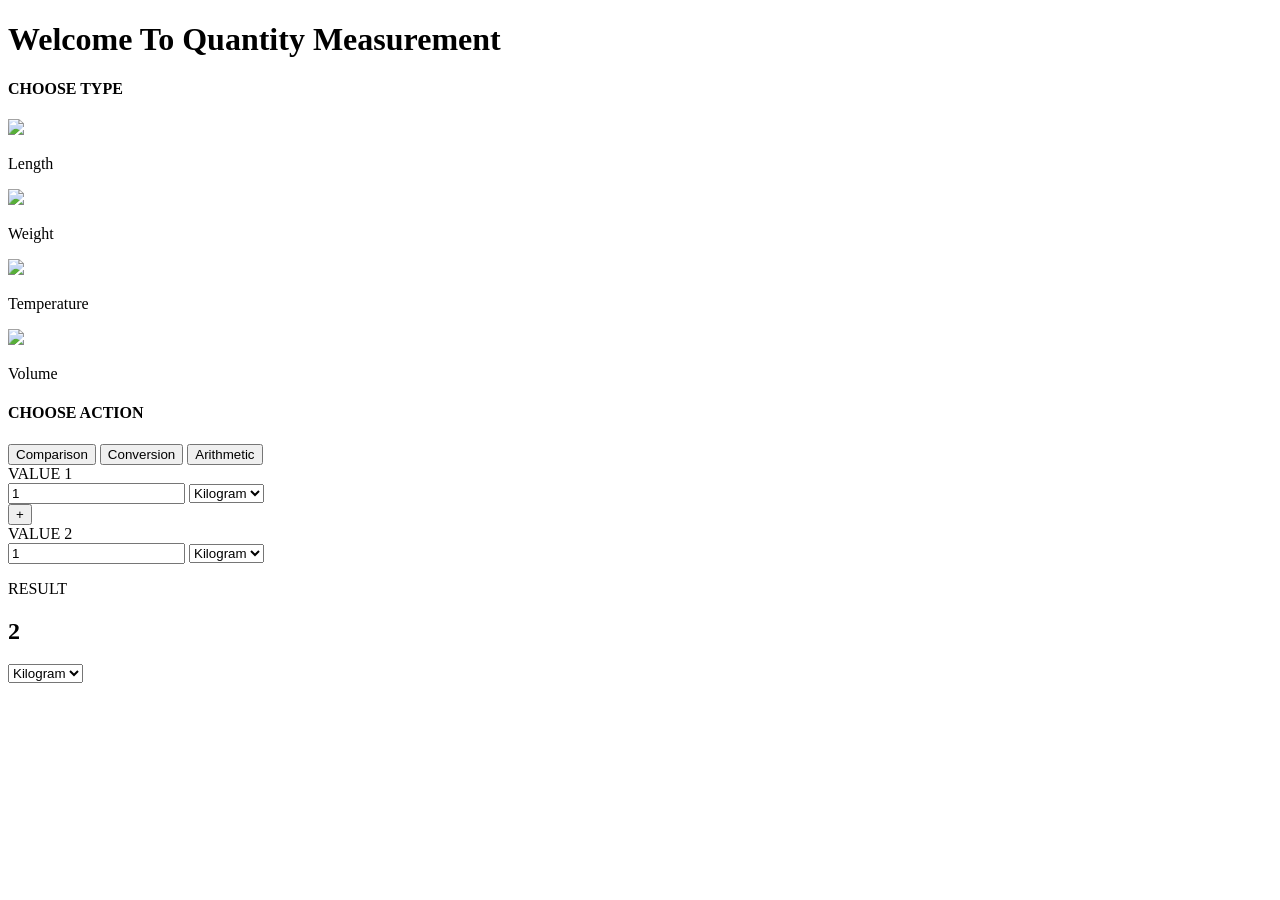
==== Frontend/index.html @ ed7e6468 "Coded UC1 to add db.json file" ====
<!DOCTYPE html>
<html lang="en">
<head>
    <title>Quantity Measurement</title>
    <link rel="stylesheet" href="../css/style.css">
    <link href="https://fonts.googleapis.com/css2?family=Poppins:wght@300;400;500;600&display=swap" rel="stylesheet">
</head>
<body>

<header>
    <h1>Welcome To Quantity Measurement</h1>
</header>

<div class="container">

    <h4>CHOOSE TYPE</h4>
    
    <div class="type-box">
        <div class="card">
            <img src="../images/length.png">
            <p>Length</p>
        </div>
        <div class="card active">
            <img src="../images/weight.png">
            <p>Weight</p>
        </div>
        <div class="card">
            <img src="../images/temperature.png">
            <p>Temperature</p>
        </div>
        <div class="card">
            <img src="../images/volume.png">
            <p>Volume</p>
        </div>
    </div>


    <h4>CHOOSE ACTION</h4>

    <div class="action-box">
        <button>Comparison</button>
        <button>Conversion</button>
        <button class="active-btn">Arithmetic</button>
    </div>


    <div class="values">

        <!-- VALUE 1 -->
        <div class="value">
            <label>VALUE 1</label>

            <div class="combined-box">
                <input type="number" value="1">
                <select>
                    <option>Kilogram</option>
                    <option>Gram</option>
                    <option>Ton</option>
                    <option>Pound</option>
                    <option>Ounce</option>
                </select>
            </div>
        </div>

        <!-- OPERATOR -->
        <div class="operator-container">
            <button class="operator-btn">+</button>
        </div>

        <!-- VALUE 2 -->
        <div class="value">
            <label>VALUE 2</label>

            <div class="combined-box">
                <input type="number" value="1">
                <select>
                    <option>Kilogram</option>
                    <option>Gram</option>
                    <option>Ton</option>
                    <option>Pound</option>
                    <option>Ounce</option>
                </select>
            </div>
        </div>

    </div>

    <div class="result">

        <div class="result-left">
            <p>RESULT</p>
            <h2>2</h2>
        </div>

        <div class="result-right">
            <select>
                <option>Kilogram</option>
                <option>Gram</option>
                <option>Ton</option>
                <option>Pound</option>
                <option>Ounce</option>
            </select>
        </div>

    </div>
</div>
</body>
</html>
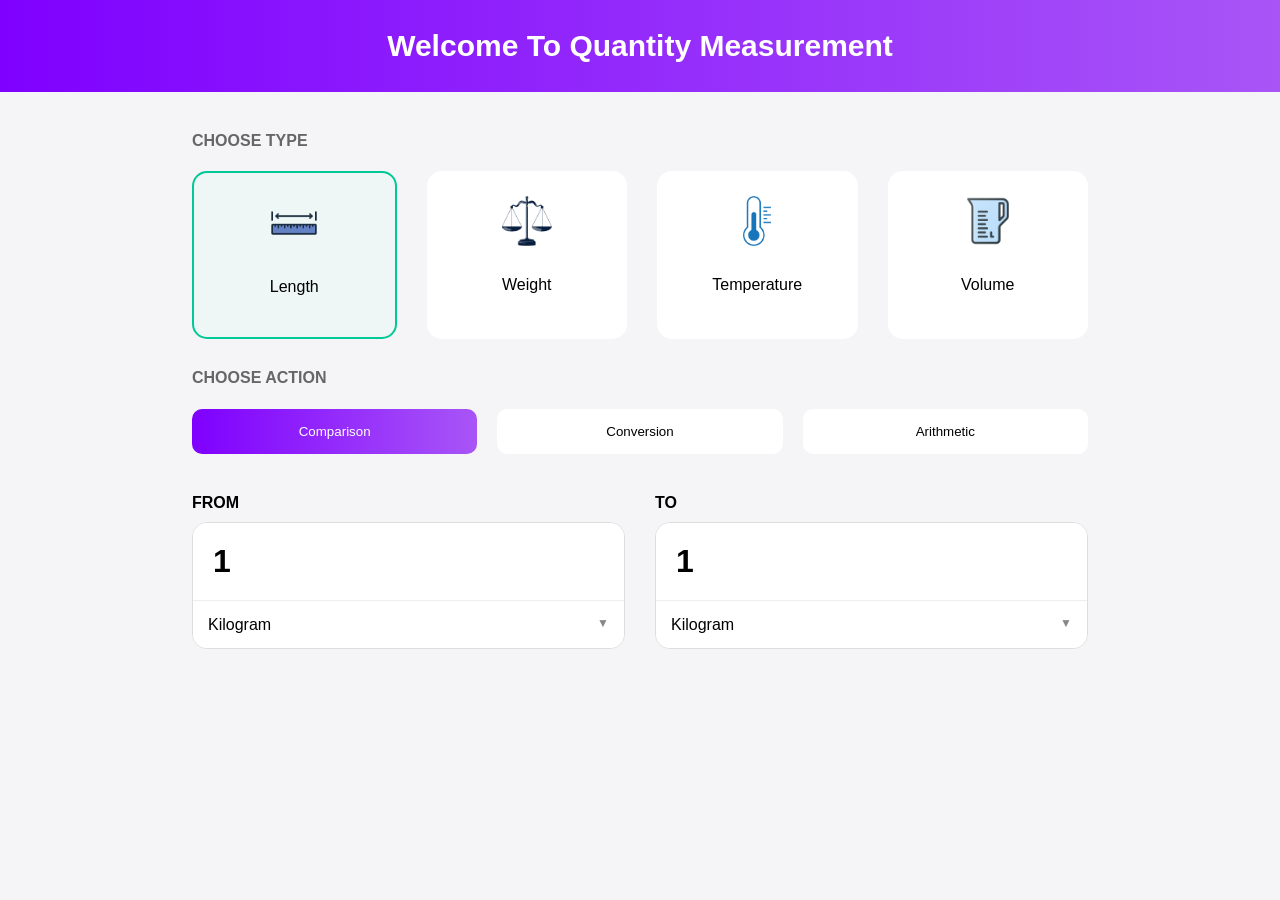
==== commit 4c258537: "Coded UC2 for app initialization" ====
--- a/Frontend/index.html
+++ b/Frontend/index.html
@@ -2,7 +2,7 @@
 <html lang="en">
 <head>
     <title>Quantity Measurement</title>
-    <link rel="stylesheet" href="../css/style.css">
+    <link rel="stylesheet" href="./styles.css">
     <link href="https://fonts.googleapis.com/css2?family=Poppins:wght@300;400;500;600&display=swap" rel="stylesheet">
 </head>
 <body>
@@ -20,7 +20,7 @@
             <img src="../images/length.png">
             <p>Length</p>
         </div>
-        <div class="card active">
+        <div class="card">
             <img src="../images/weight.png">
             <p>Weight</p>
         </div>
@@ -40,7 +40,7 @@
     <div class="action-box">
         <button>Comparison</button>
         <button>Conversion</button>
-        <button class="active-btn">Arithmetic</button>
+        <button>Arithmetic</button>
     </div>
 
 
@@ -48,7 +48,7 @@
 
         <!-- VALUE 1 -->
         <div class="value">
-            <label>VALUE 1</label>
+            <label>FROM</label>
 
             <div class="combined-box">
                 <input type="number" value="1">
@@ -69,7 +69,7 @@
 
         <!-- VALUE 2 -->
         <div class="value">
-            <label>VALUE 2</label>
+            <label>TO</label>
 
             <div class="combined-box">
                 <input type="number" value="1">
@@ -85,24 +85,10 @@
 
     </div>
 
-    <div class="result">
-
-        <div class="result-left">
-            <p>RESULT</p>
-            <h2>2</h2>
-        </div>
-
-        <div class="result-right">
-            <select>
-                <option>Kilogram</option>
-                <option>Gram</option>
-                <option>Ton</option>
-                <option>Pound</option>
-                <option>Ounce</option>
-            </select>
-        </div>
-
-    </div>
 </div>
+    <script src="./js/conversion.js"></script>
+    <script src="./js/api.js"></script>
+    <script src="./js/ui.js"></script>
+    <script src="./js/app.js"></script>
 </body>
 </html>
--- a/Frontend/styles.css
+++ b/Frontend/styles.css
@@ -0,0 +1,172 @@
+*{
+    box-sizing: border-box;
+}
+
+body{
+    font-family: 'Poppins', sans-serif;
+    margin:0;
+    background:#f5f5f7;
+}
+
+/* HEADER */
+header{
+    background: linear-gradient(90deg,#7f00ff,#a855f7);
+    color:white;
+    text-align:center;
+    padding:9px;
+    font-size:15px;
+}
+
+/* CONTAINER */
+.container{
+    width:70%;
+    margin:40px auto;
+}
+
+/* HEADINGS */
+h4{
+    margin-top:30px;
+    color:#666;
+}
+
+/* ---------------- CARDS ---------------- */
+
+.type-box{
+    display:flex;
+    gap:30px;
+    margin-top:20px;
+}
+
+.card{
+    flex:1;   /* equal width */
+    background:white;
+    padding:25px;
+    border-radius:15px;
+    text-align:center;
+    transition:0.3s;
+    cursor:pointer;
+}
+
+.card:hover{
+    transform:translateY(-5px);
+    box-shadow:0 8px 20px rgba(0,0,0,0.1);
+}
+
+.card.active{
+    border:2px solid #00c896;
+    background:#eef7f6;
+}
+
+.card img{
+    width:50px;
+    height:50px;
+    margin-bottom:10px;
+}
+
+/* ---------------- BUTTONS ---------------- */
+
+.action-box{
+    margin-top:20px;
+    display:flex;
+    gap:20px;
+}
+
+.action-box button{
+    flex:1;
+    padding:15px;
+    border:none;
+    border-radius:10px;
+    background:white;
+    font-weight:500;
+    cursor:pointer;
+}
+
+.action-box button:hover{
+    background:#7f00ff;
+    color:white;
+}
+
+.active-btn{
+    background:linear-gradient(90deg,#7f00ff,#a855f7) !important;
+    color:white;
+}
+
+/* ---------------- VALUES SECTION ---------------- */
+
+.values{
+    display:flex;
+    align-items:flex-start;
+    gap:30px;
+    margin-top:40px;
+}
+
+.value{
+    flex:1;
+}
+
+.value label{
+    font-weight:600;
+}
+
+/* ---------------- INPUT + SELECT COMBINED ---------------- */
+
+.combined-box{
+    width:100%;
+    border:1px solid #ddd;
+    border-radius:15px;
+    overflow:hidden;
+    margin-top:10px;
+    background:white;
+    position:relative;
+}
+
+.combined-box input{
+    width:100%;
+    padding:20px;
+    font-size:32px;
+    border:none;
+    outline:none;
+    border-bottom:1px solid #eee;
+    font-weight:600;
+}
+
+.combined-box select{
+    width:100%;
+    padding:15px;
+    border:none;
+    outline:none;
+    background:white;
+    font-size:16px;
+    appearance:none;
+    cursor:pointer;
+}
+
+/* custom dropdown arrow */
+.combined-box::after{
+    content:"▼";
+    position:absolute;
+    right:15px;
+    bottom:18px;
+    font-size:12px;
+    color:#888;
+}
+
+/* ---------------- OPERATOR ---------------- */
+
+.operator-container{
+    display:flex;
+    align-items:center;
+    justify-content:center;
+    flex:0 0 80px;
+}
+
+.operator-btn{
+    width:60px;
+    height:60px;
+    font-size:26px;
+    border:none;
+    border-radius:12px;
+    background:white;
+    cursor:pointer;
+    margin-top:45px;
+}
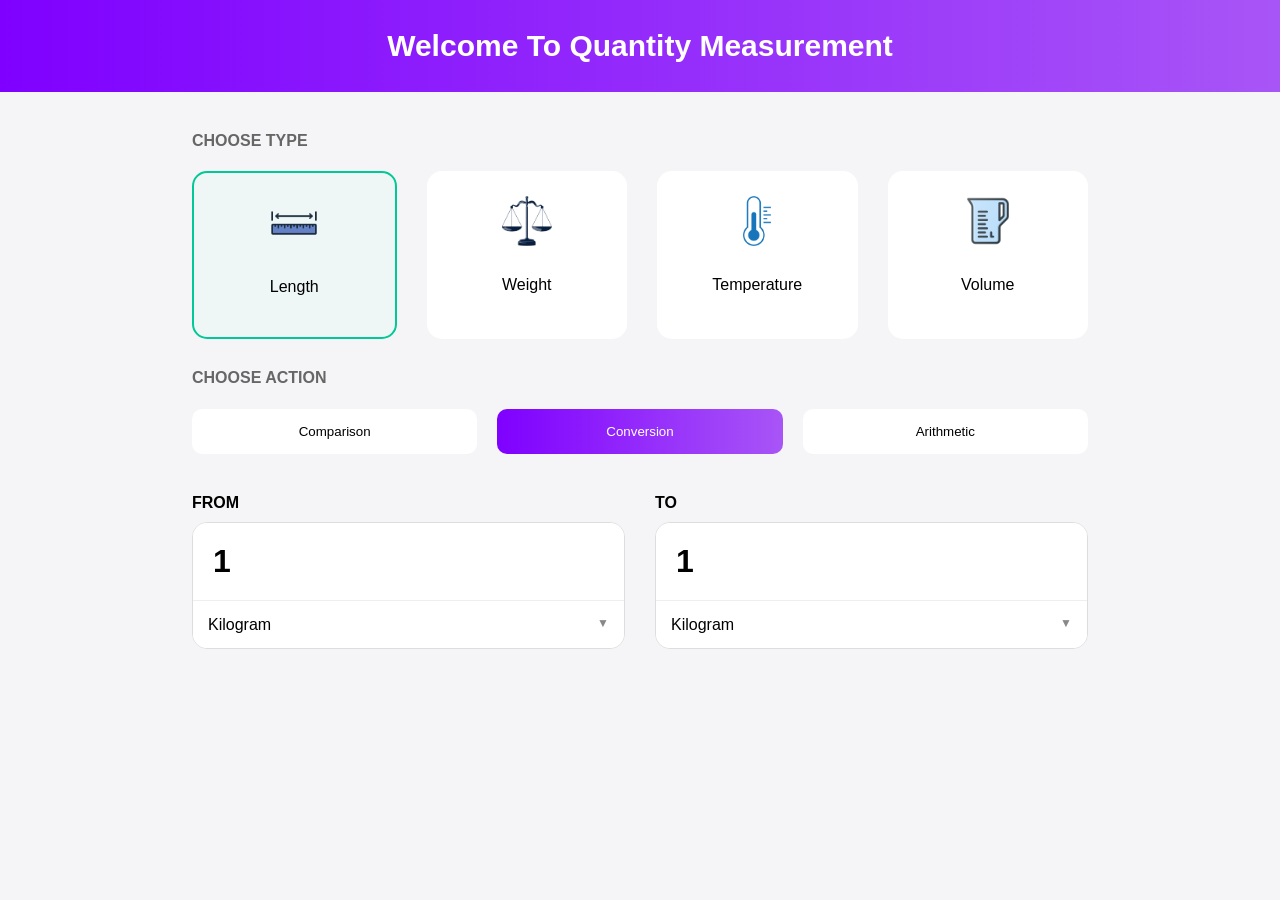
==== commit acc34116: "Coded UC4 to fetch conversions" ====
--- a/Frontend/index.html
+++ b/Frontend/index.html
@@ -46,7 +46,6 @@
 
     <div class="values">
 
-        <!-- VALUE 1 -->
         <div class="value">
             <label>FROM</label>
 
@@ -62,12 +61,6 @@
             </div>
         </div>
 
-        <!-- OPERATOR -->
-        <div class="operator-container">
-            <button class="operator-btn">+</button>
-        </div>
-
-        <!-- VALUE 2 -->
         <div class="value">
             <label>TO</label>
 
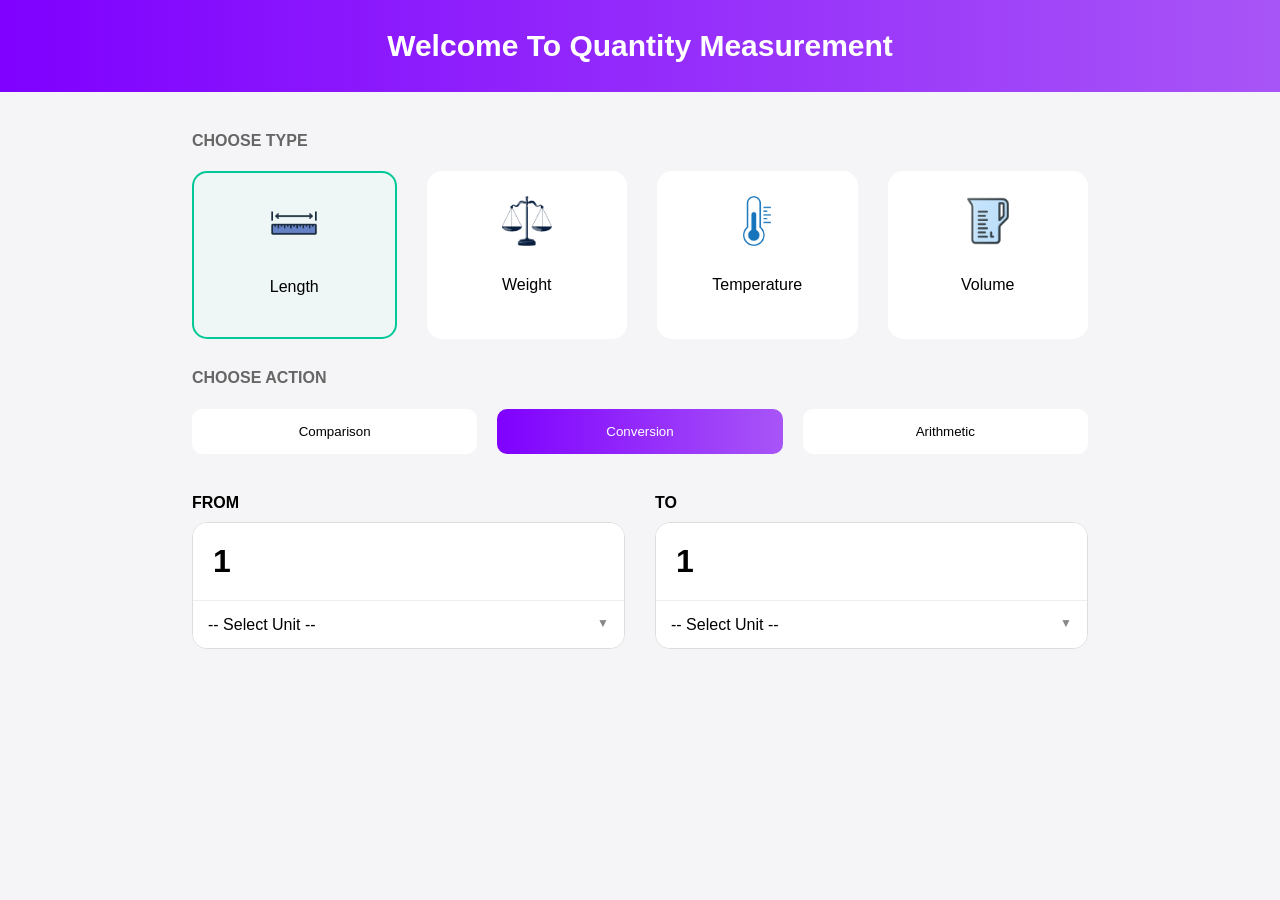
==== commit 64047438: "Coded UC10 to populate dropdown" ====
--- a/Frontend/index.html
+++ b/Frontend/index.html
@@ -51,13 +51,7 @@
 
             <div class="combined-box">
                 <input type="number" value="1">
-                <select>
-                    <option>Kilogram</option>
-                    <option>Gram</option>
-                    <option>Ton</option>
-                    <option>Pound</option>
-                    <option>Ounce</option>
-                </select>
+                <select id="from-unit"></select>
             </div>
         </div>
 
@@ -66,13 +60,7 @@
 
             <div class="combined-box">
                 <input type="number" value="1">
-                <select>
-                    <option>Kilogram</option>
-                    <option>Gram</option>
-                    <option>Ton</option>
-                    <option>Pound</option>
-                    <option>Ounce</option>
-                </select>
+                <select id="to-unit"></select>
             </div>
         </div>
 
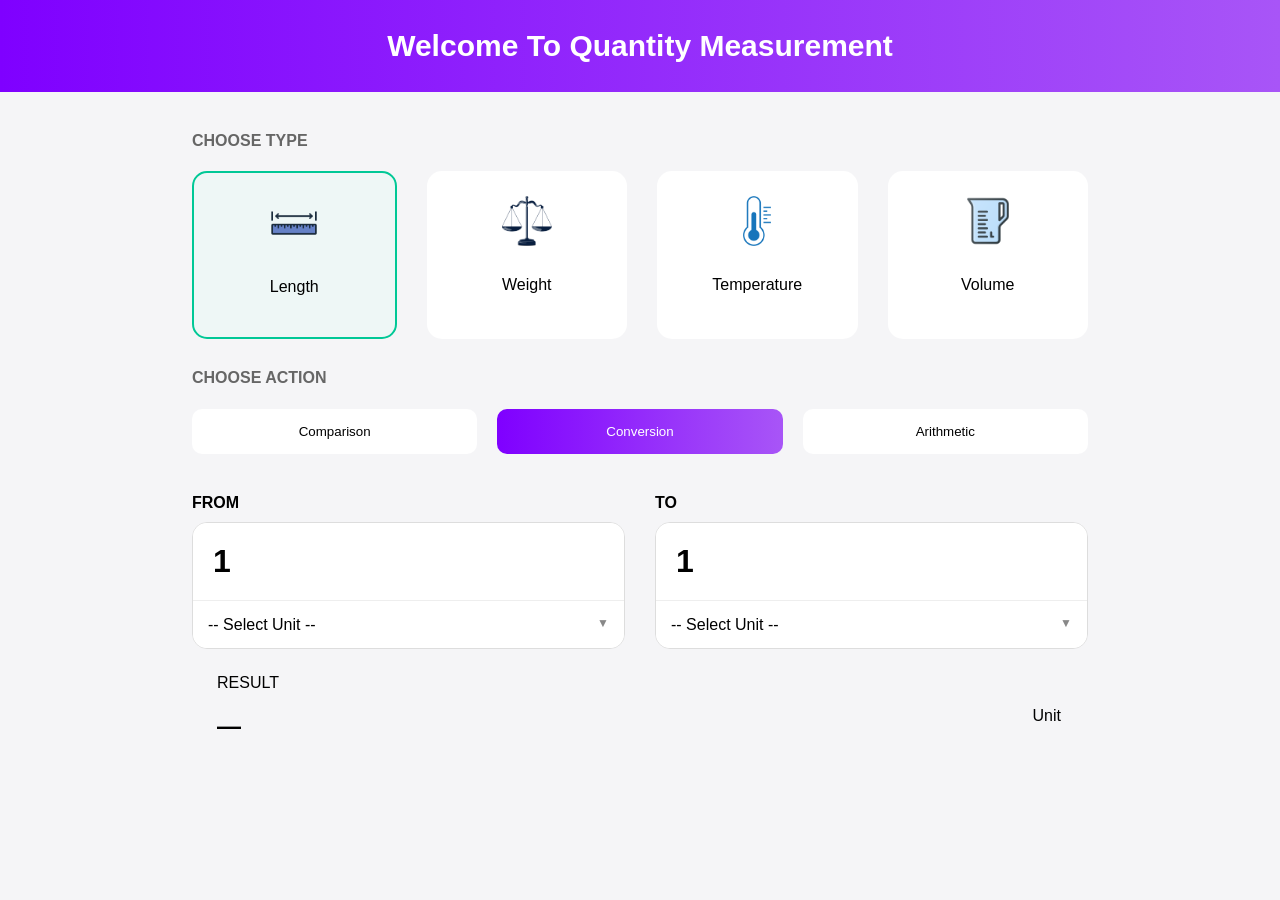
==== commit 81bd9a99: "Coded UC12 to show results" ====
--- a/Frontend/index.html
+++ b/Frontend/index.html
@@ -65,6 +65,23 @@
         </div>
 
     </div>
+    
+    <div class="result">
+
+        <!-- LEFT -->
+        <div class="result-left">
+            <span>RESULT</span>
+            <h2 id="result-value">—</h2>
+        </div>
+
+        <!-- RIGHT -->
+        <div class="result-right">
+            <span id="result-unit">
+                <option value="">Unit</option>
+            </span>
+        </div>
+
+    </div>
 
 </div>
     <script src="./js/conversion.js"></script>
--- a/Frontend/styles.css
+++ b/Frontend/styles.css
@@ -170,3 +170,31 @@
     cursor:pointer;
     margin-top:45px;
 }
+
+.highlight {
+    animation: flash 1.5s;
+}
+
+@keyframes flash {
+    0% { color: #7f00ff; }
+    50% { color: #00c896; }
+    100% { color: #7f00ff; }
+}
+
+.result{
+    padding:25px;
+    display:flex;
+    justify-content:space-between;
+    align-items:center;
+    width:100%;
+}
+
+.result-right select{
+    padding:10px 20px;
+    border-radius:8px;
+    border:1px solid #ddd;
+    background:white;
+    cursor:pointer;
+    font-size:16px;
+    min-width:120px;
+}
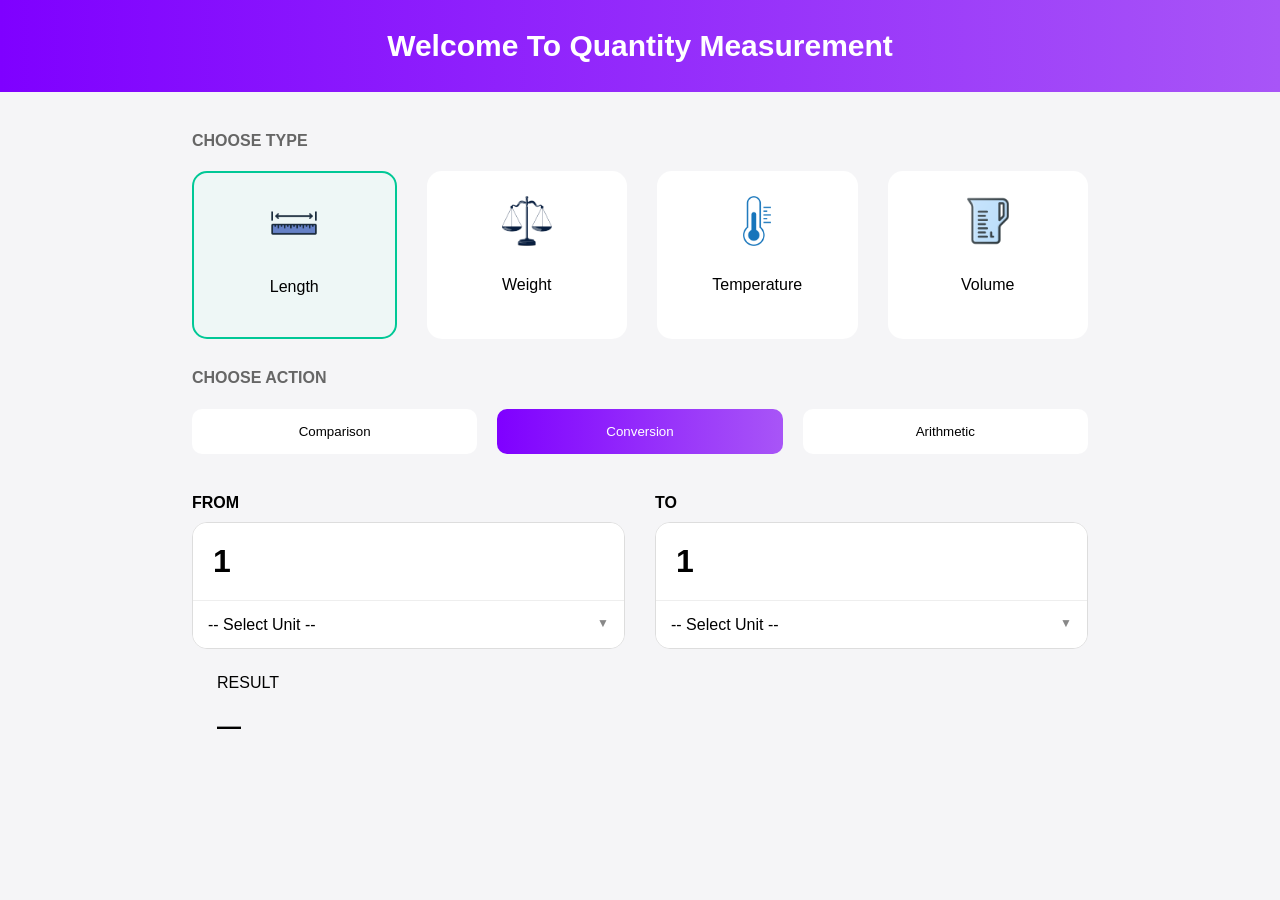
==== commit dbd749dd: "Coded UC13 to toggle operator row" ====
--- a/Frontend/index.html
+++ b/Frontend/index.html
@@ -13,28 +13,17 @@
 
 <div class="container">
 
+    <!-- ================= TYPE ================= -->
     <h4>CHOOSE TYPE</h4>
     
     <div class="type-box">
-        <div class="card">
-            <img src="../images/length.png">
-            <p>Length</p>
-        </div>
-        <div class="card">
-            <img src="../images/weight.png">
-            <p>Weight</p>
-        </div>
-        <div class="card">
-            <img src="../images/temperature.png">
-            <p>Temperature</p>
-        </div>
-        <div class="card">
-            <img src="../images/volume.png">
-            <p>Volume</p>
-        </div>
+        <div class="card"><img src="../images/length.png"><p>Length</p></div>
+        <div class="card"><img src="../images/weight.png"><p>Weight</p></div>
+        <div class="card"><img src="../images/temperature.png"><p>Temperature</p></div>
+        <div class="card"><img src="../images/volume.png"><p>Volume</p></div>
     </div>
 
-
+    <!-- ================= ACTION ================= -->
     <h4>CHOOSE ACTION</h4>
 
     <div class="action-box">
@@ -43,50 +32,65 @@
         <button>Arithmetic</button>
     </div>
 
-
+    <!-- ================= VALUES ================= -->
     <div class="values">
 
+        <!-- FROM -->
         <div class="value">
             <label>FROM</label>
-
             <div class="combined-box">
-                <input type="number" value="1">
+                <input type="number" id="from-value" value="1">
                 <select id="from-unit"></select>
             </div>
         </div>
 
+        <!-- OPERATOR (UC-13) -->
+        <div id="operator-selector" class="operator-container">
+
+        <!-- Selected operator (default +) -->
+        <button id="selected-operator" class="operator-btn">+</button>
+
+        <!-- Hidden options -->
+        <div id="operator-options" class="operator-options">
+            <button class="operator-option">−</button>
+            <button class="operator-option">×</button>
+            <button class="operator-option">÷</button>
+        </div>
+
+        </div>
+
+        <!-- TO -->
         <div class="value">
             <label>TO</label>
-
             <div class="combined-box">
-                <input type="number" value="1">
+                <input type="number" id="to-value" value="1">
                 <select id="to-unit"></select>
             </div>
         </div>
 
     </div>
-    
+
+    <!-- ================= RESULT ================= -->
     <div class="result">
 
-        <!-- LEFT -->
         <div class="result-left">
             <span>RESULT</span>
             <h2 id="result-value">—</h2>
         </div>
 
-        <!-- RIGHT -->
         <div class="result-right">
-            <span id="result-unit">
-                <option value="">Unit</option>
-            </span>
+            <span id="result-unit"></span>
         </div>
 
     </div>
 
 </div>
-    <script src="./js/conversion.js"></script>
-    <script src="./js/api.js"></script>
-    <script src="./js/ui.js"></script>
-    <script src="./js/app.js"></script>
+
+<!-- ================= SCRIPTS ================= -->
+<script src="./js/conversion.js"></script>
+<script src="./js/api.js"></script>
+<script src="./js/ui.js"></script>
+<script src="./js/app.js"></script>
+
 </body>
 </html>
--- a/Frontend/styles.css
+++ b/Frontend/styles.css
@@ -153,22 +153,44 @@
 
 /* ---------------- OPERATOR ---------------- */
 
-.operator-container{
-    display:flex;
-    align-items:center;
-    justify-content:center;
-    flex:0 0 80px;
-}
-
-.operator-btn{
-    width:60px;
-    height:60px;
-    font-size:26px;
-    border:none;
-    border-radius:12px;
-    background:white;
-    cursor:pointer;
-    margin-top:45px;
+.operator-container {
+    display: none;
+    position: relative;
+    flex: 0 0 80px;
+    align-items: center;
+    justify-content: center;
+}
+
+.operator-btn {
+    width: 60px;
+    height: 60px;
+    font-size: 24px;
+    border-radius: 12px;
+    border: none;
+    background: #eee;
+    cursor: pointer;
+}
+
+/* hidden dropdown */
+.operator-options {
+    display: none;
+    position: absolute;
+    top: 70px;
+    background: white;
+    border-radius: 10px;
+    padding: 10px;
+    box-shadow: 0 4px 10px rgba(0,0,0,0.1);
+}
+
+.operator-option {
+    display: block;
+    width: 50px;
+    height: 50px;
+    margin: 5px 0;
+    border: none;
+    border-radius: 8px;
+    background: #eee;
+    cursor: pointer;
 }
 
 .highlight {
@@ -198,3 +220,11 @@
     font-size:16px;
     min-width:120px;
 }
+
+#operator-selector {
+    display: none;   /* hidden by default */
+    align-items: center;
+    justify-content: center;
+    gap: 10px;
+    margin-top: 40px;
+}
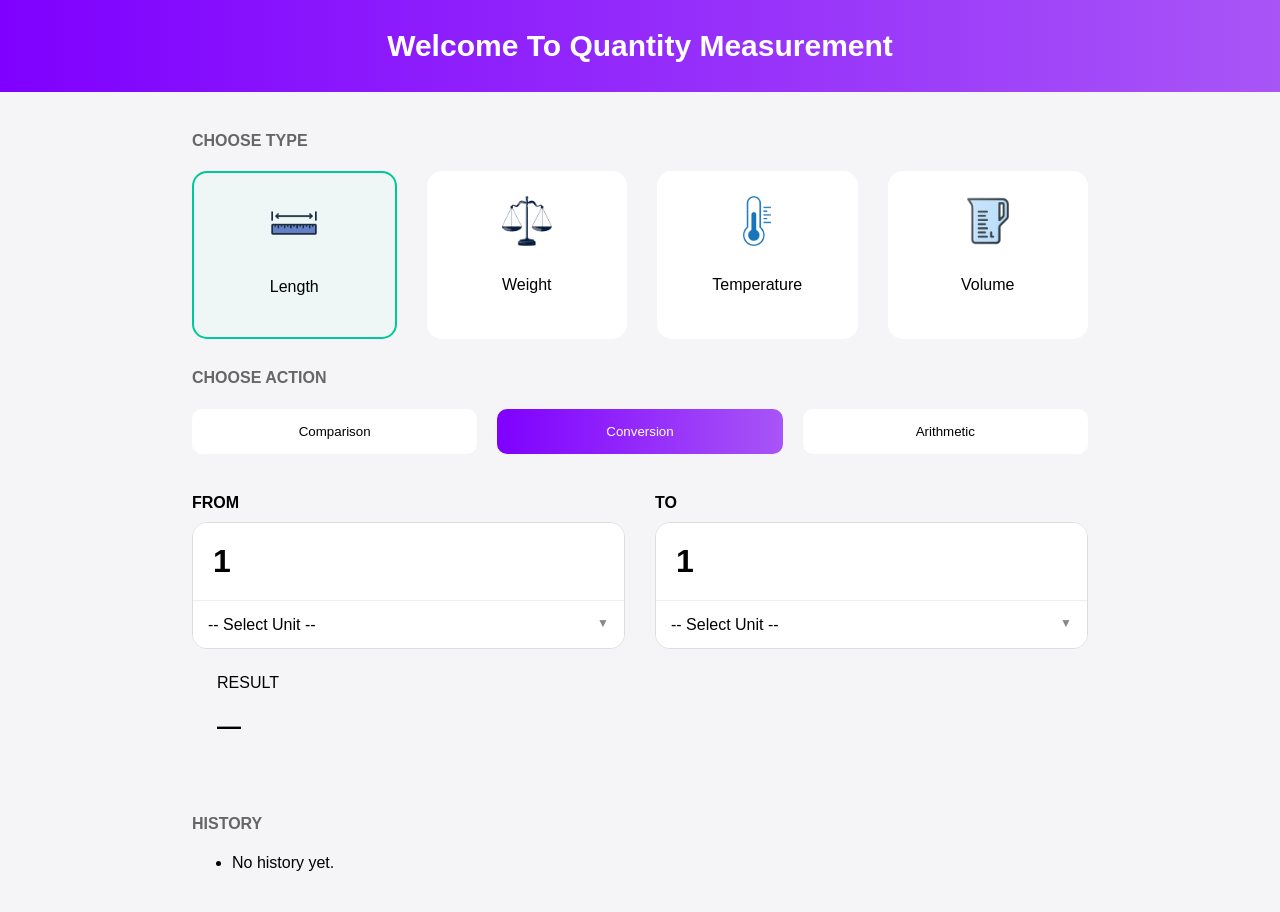
==== commit 4fe829d5: "Coded UC14 to render history" ====
--- a/Frontend/index.html
+++ b/Frontend/index.html
@@ -84,6 +84,11 @@
 
     </div>
 
+    <div class="history">
+        <h4>HISTORY</h4>
+        <ul id="history-list"></ul>
+    </div>
+
 </div>
 
 <!-- ================= SCRIPTS ================= -->
